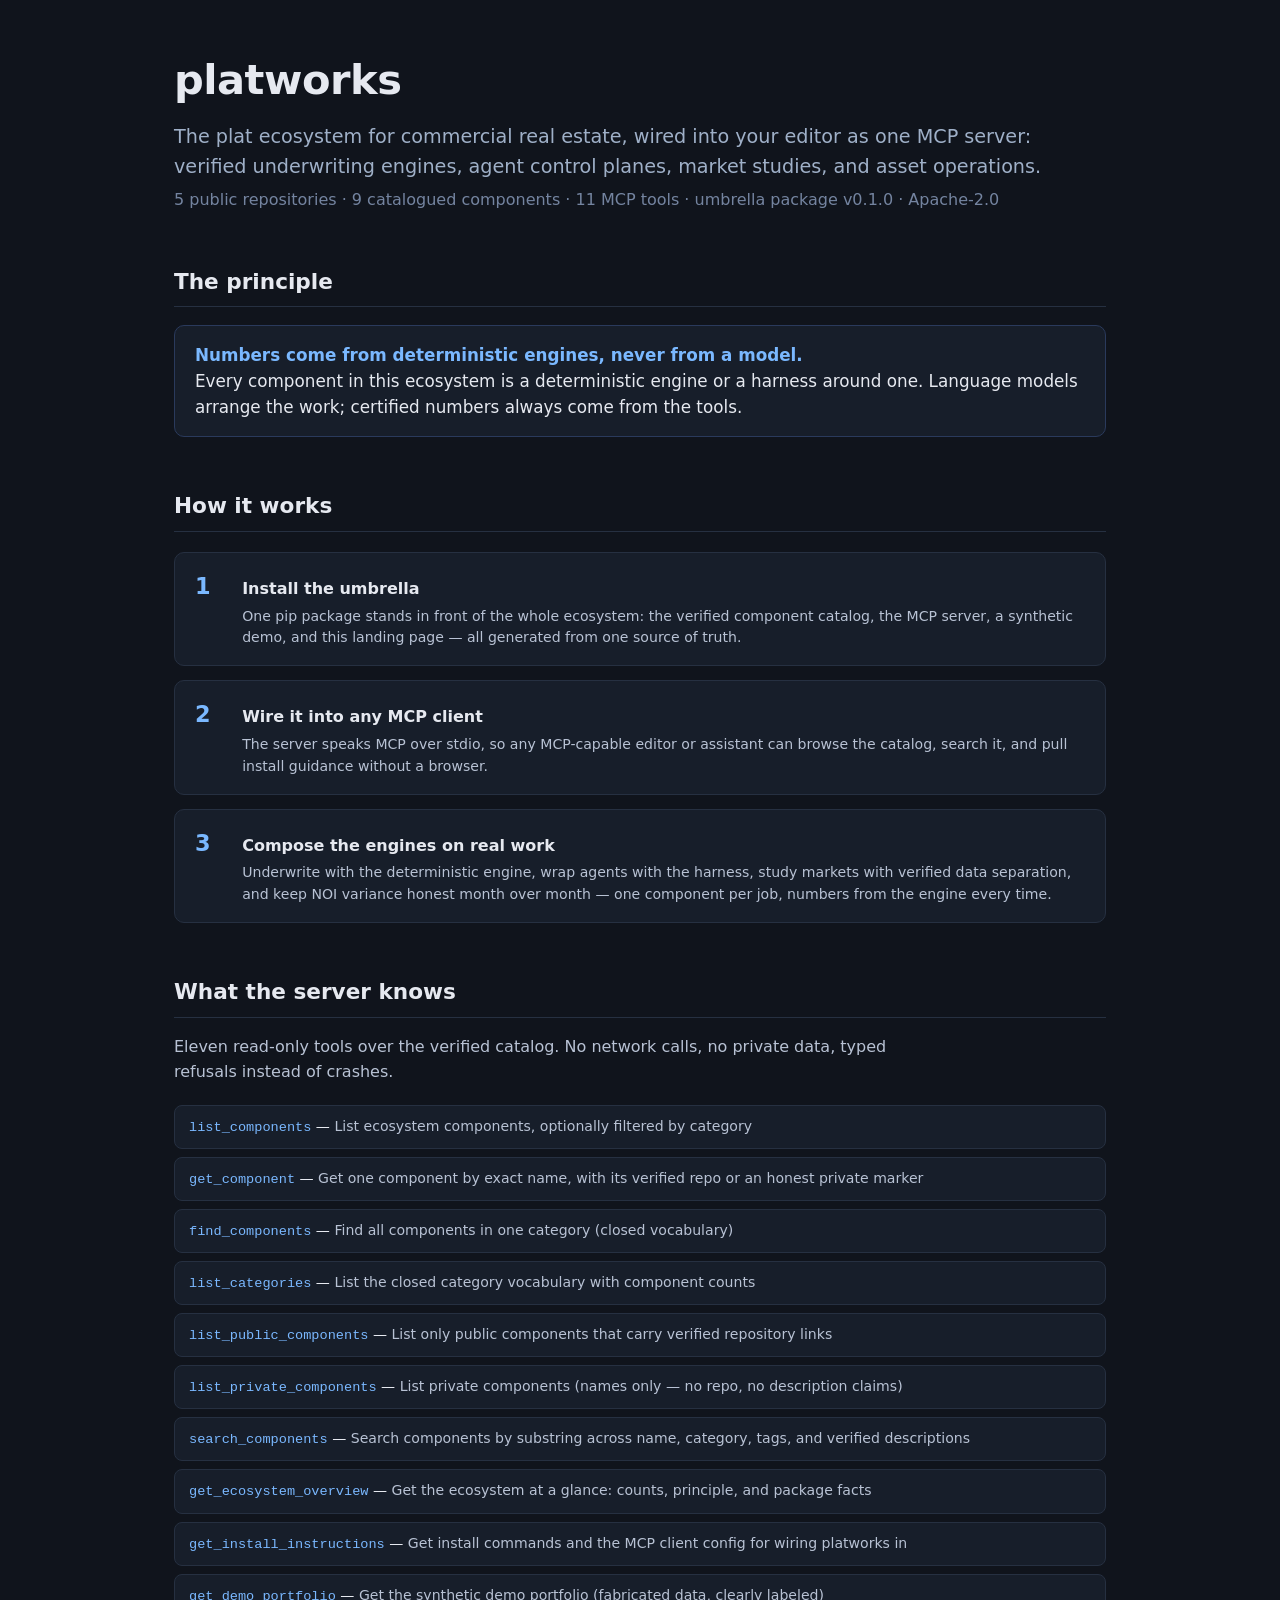
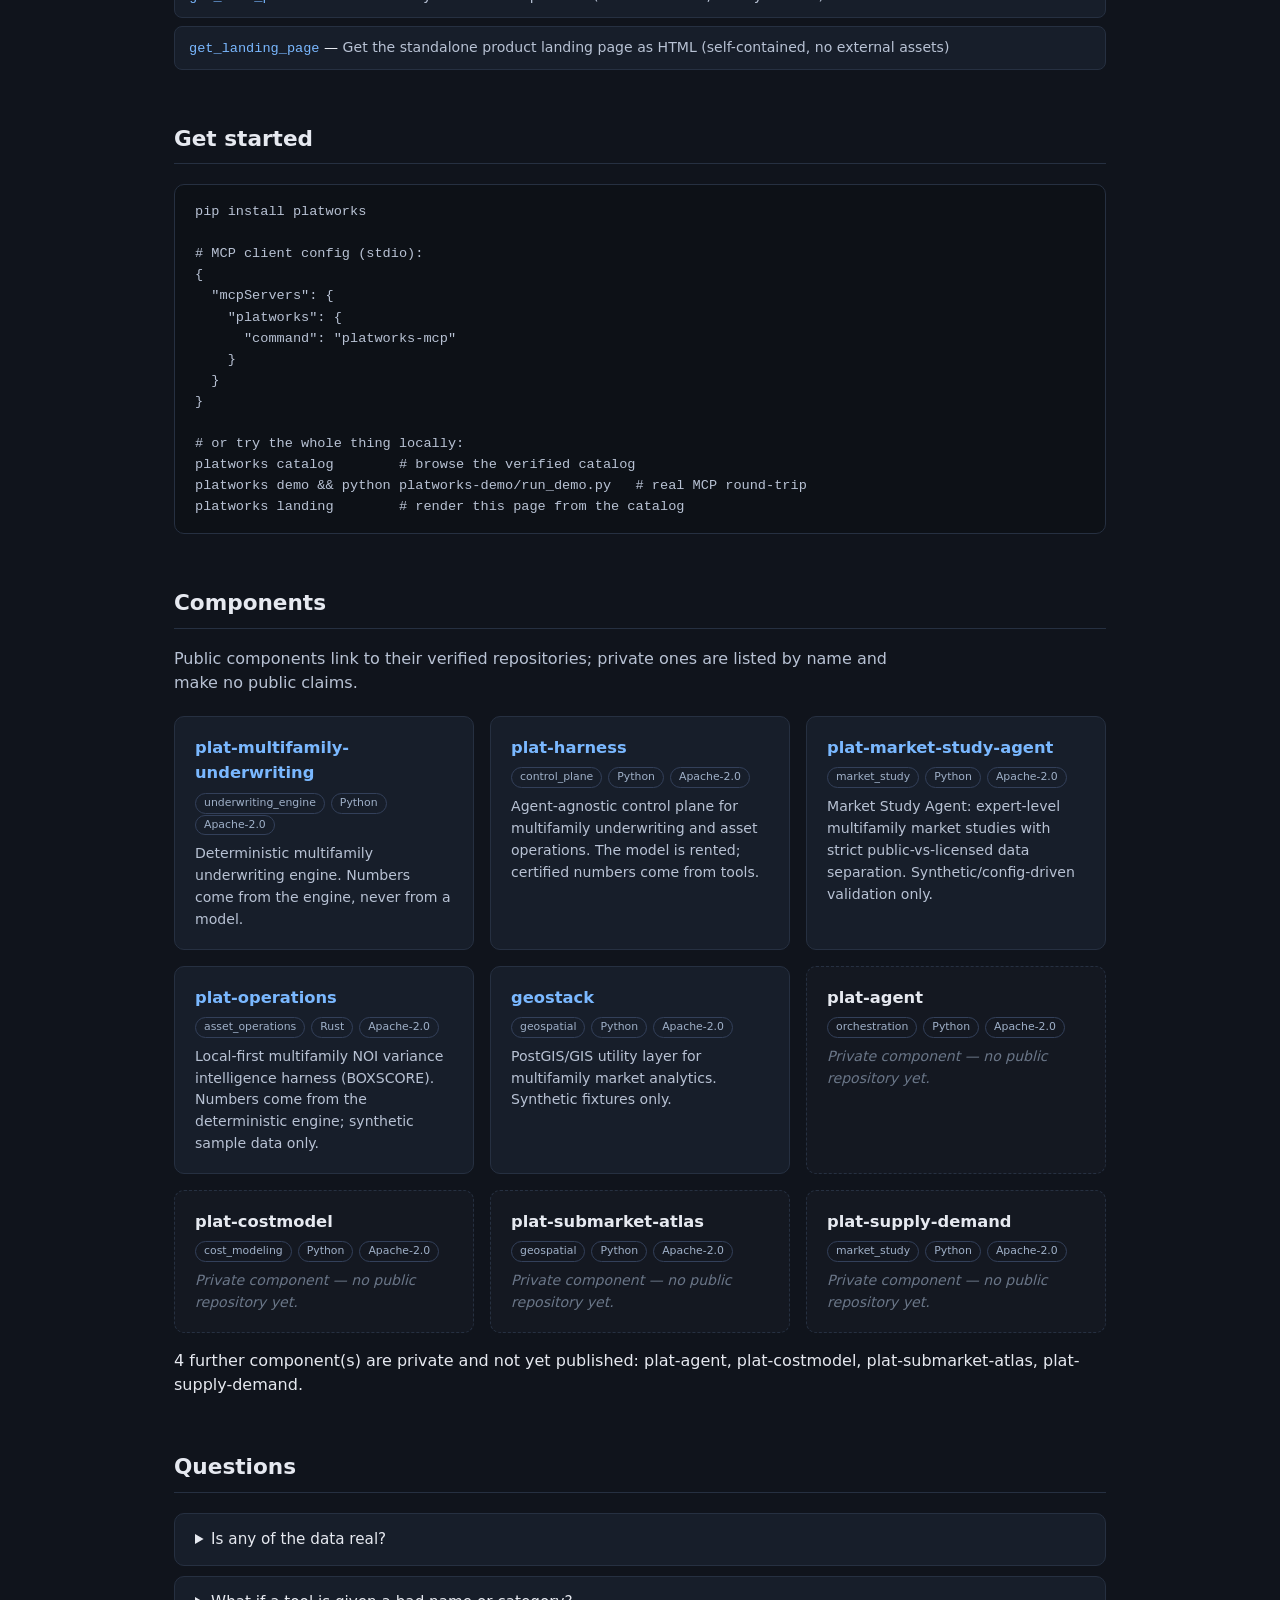
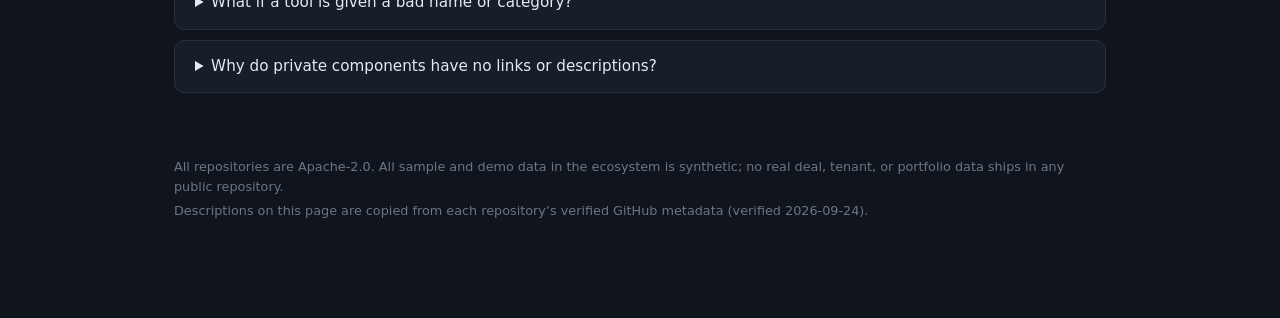
==== docs/index.html @ 49c2d0c7 "platworks v0.1.0: umbrella MCP server — 19 tools, real deterministic product surface One install, on" ====
<!DOCTYPE html>
<html lang="en">
<head>
<meta charset="utf-8">
<meta name="viewport" content="width=device-width, initial-scale=1">
<title>platworks — the plat ecosystem, one MCP server</title>
<style>
:root { color-scheme: light dark; }
* { box-sizing: border-box; }
body {
  font-family: system-ui, -apple-system, "Segoe UI", sans-serif;
  margin: 0; background: #10141c; color: #e6e9f0; line-height: 1.55;
}
.wrap { max-width: 980px; margin: 0 auto; padding: 48px 24px 96px; }
header h1 { font-size: 2.6rem; margin: 0 0 10px; letter-spacing: -0.5px; }
header p.tagline { font-size: 1.2rem; color: #9fb0c8; margin: 0 0 6px; }
header p.sub { color: #7484a0; margin: 0; }
section { margin-top: 52px; }
h2 { font-size: 1.35rem; border-bottom: 1px solid #263041; padding-bottom: 8px; }
p.lead { color: #b8c2d4; font-size: 1.0rem; max-width: 72ch; }
.principle {
  background: #171e2a; border: 1px solid #2a3a5c; border-radius: 10px;
  padding: 16px 20px; margin-top: 18px; font-size: 1.05rem;
}
.principle strong { color: #7ab8ff; }
.steps { display: grid; gap: 14px; margin-top: 20px; }
.step {
  display: flex; gap: 16px; align-items: baseline;
  background: #171e2a; border: 1px solid #263041; border-radius: 10px;
  padding: 16px 20px;
}
.step .num {
  font-size: 1.4rem; font-weight: 700; color: #7ab8ff; min-width: 2ch;
}
.step h3 { margin: 0 0 4px; font-size: 1.0rem; }
.step p { margin: 0; font-size: 0.88rem; color: #b8c2d4; }
.tool-list { display: grid; gap: 8px; margin-top: 20px; }
.tool {
  background: #171e2a; border: 1px solid #263041; border-radius: 8px;
  padding: 10px 14px; font-size: 0.88rem;
}
.tool code {
  color: #7ab8ff; font-size: 0.85rem; font-family: ui-monospace,
  "SF Mono", Menlo, Consolas, monospace;
}
.tool span { color: #b8c2d4; }
.install {
  background: #0d1117; border: 1px solid #263041; border-radius: 10px;
  padding: 16px 20px; margin-top: 20px; font-family: ui-monospace,
  "SF Mono", Menlo, Consolas, monospace; font-size: 0.85rem;
  color: #b8c2d4; white-space: pre; overflow-x: auto;
}
.grid {
  display: grid; grid-template-columns: repeat(auto-fill, minmax(280px, 1fr));
  gap: 16px; margin-top: 20px;
}
.card {
  background: #171e2a; border: 1px solid #263041; border-radius: 10px;
  padding: 18px 20px;
}
.card h3 { margin: 0 0 6px; font-size: 1.02rem; }
.card h3 a { color: #7ab8ff; text-decoration: none; }
.card h3 a:hover { text-decoration: underline; }
.card .meta { font-size: 0.78rem; color: #7484a0; margin-bottom: 8px; }
.card p { margin: 0; font-size: 0.88rem; color: #b8c2d4; }
.card.private { background: #141821; border-style: dashed; }
.card.private p { color: #6a7688; font-style: italic; }
.badge {
  display: inline-block; font-size: 0.68rem; padding: 1px 8px;
  border-radius: 999px; border: 1px solid #33405a; color: #9fb0c8;
  margin-right: 6px;
}
.faq { margin-top: 20px; }
.faq details {
  background: #171e2a; border: 1px solid #263041; border-radius: 10px;
  padding: 14px 20px; margin-bottom: 10px;
}
.faq summary { font-size: 0.95rem; color: #e6e9f0; cursor: pointer; }
.faq details p { margin: 10px 0 0; font-size: 0.88rem; color: #b8c2d4; }
footer { margin-top: 64px; color: #6a7688; font-size: 0.8rem; }
footer p { margin: 4px 0; }
</style>
</head>
<body>
<div class="wrap">
<header>
<h1>platworks</h1>
<p class="tagline">The plat ecosystem for commercial real estate, wired
into your editor as one MCP server: verified underwriting engines,
agent control planes, market studies, and asset operations.</p>
<p class="sub">5 public repositories &middot; 9
catalogued components &middot; 11 MCP tools &middot; umbrella
package v0.1.0 &middot; Apache-2.0</p>
</header>

<section>
<h2>The principle</h2>
<div class="principle">
<strong>Numbers come from deterministic engines, never from a model.</strong><br>
Every component in this ecosystem is a deterministic engine or a
harness around one. Language models arrange the work; certified numbers
always come from the tools.
</div>
</section>

<section>
<h2>How it works</h2>
<div class="steps">
<div class="step"><div class="num">1</div><div>
<h3>Install the umbrella</h3>
<p>One pip package stands in front of the whole ecosystem: the verified
component catalog, the MCP server, a synthetic demo, and this landing
page — all generated from one source of truth.</p>
</div></div>
<div class="step"><div class="num">2</div><div>
<h3>Wire it into any MCP client</h3>
<p>The server speaks MCP over stdio, so any MCP-capable editor or
assistant can browse the catalog, search it, and pull install guidance
without a browser.</p>
</div></div>
<div class="step"><div class="num">3</div><div>
<h3>Compose the engines on real work</h3>
<p>Underwrite with the deterministic engine, wrap agents with the
harness, study markets with verified data separation, and keep NOI
variance honest month over month — one component per job, numbers
from the engine every time.</p>
</div></div>
</div>
</section>

<section>
<h2>What the server knows</h2>
<p class="lead">Eleven read-only tools over the verified catalog. No
network calls, no private data, typed refusals instead of crashes.</p>
<div class="tool-list">
<div class="tool"><code>list_components</code> &mdash; <span>List ecosystem components, optionally filtered by category</span></div><div class="tool"><code>get_component</code> &mdash; <span>Get one component by exact name, with its verified repo or an honest private marker</span></div><div class="tool"><code>find_components</code> &mdash; <span>Find all components in one category (closed vocabulary)</span></div><div class="tool"><code>list_categories</code> &mdash; <span>List the closed category vocabulary with component counts</span></div><div class="tool"><code>list_public_components</code> &mdash; <span>List only public components that carry verified repository links</span></div><div class="tool"><code>list_private_components</code> &mdash; <span>List private components (names only — no repo, no description claims)</span></div><div class="tool"><code>search_components</code> &mdash; <span>Search components by substring across name, category, tags, and verified descriptions</span></div><div class="tool"><code>get_ecosystem_overview</code> &mdash; <span>Get the ecosystem at a glance: counts, principle, and package facts</span></div><div class="tool"><code>get_install_instructions</code> &mdash; <span>Get install commands and the MCP client config for wiring platworks in</span></div><div class="tool"><code>get_demo_portfolio</code> &mdash; <span>Get the synthetic demo portfolio (fabricated data, clearly labeled)</span></div><div class="tool"><code>get_landing_page</code> &mdash; <span>Get the standalone product landing page as HTML (self-contained, no external assets)</span></div>
</div>
</section>

<section>
<h2>Get started</h2>
<div class="install">pip install platworks

# MCP client config (stdio):
{
  "mcpServers": {
    "platworks": {
      "command": "platworks-mcp"
    }
  }
}

# or try the whole thing locally:
platworks catalog        # browse the verified catalog
platworks demo &amp;&amp; python platworks-demo/run_demo.py   # real MCP round-trip
platworks landing        # render this page from the catalog</div>
</section>

<section>
<h2>Components</h2>
<p class="lead">Public components link to their verified repositories;
private ones are listed by name and make no public claims.</p>
<div class="grid">
<div class="card"><h3><a href="https://github.com/paintbrushv/plat-multifamily-underwriting">plat-multifamily-underwriting</a></h3><div class="meta"><span class="badge">underwriting_engine</span><span class="badge">Python</span><span class="badge">Apache-2.0</span></div><p>Deterministic multifamily underwriting engine. Numbers come from the engine, never from a model.</p></div><div class="card"><h3><a href="https://github.com/paintbrushv/plat-harness">plat-harness</a></h3><div class="meta"><span class="badge">control_plane</span><span class="badge">Python</span><span class="badge">Apache-2.0</span></div><p>Agent-agnostic control plane for multifamily underwriting and asset operations. The model is rented; certified numbers come from tools.</p></div><div class="card"><h3><a href="https://github.com/paintbrushv/plat-market-study-agent">plat-market-study-agent</a></h3><div class="meta"><span class="badge">market_study</span><span class="badge">Python</span><span class="badge">Apache-2.0</span></div><p>Market Study Agent: expert-level multifamily market studies with strict public-vs-licensed data separation. Synthetic/config-driven validation only.</p></div><div class="card"><h3><a href="https://github.com/paintbrushv/plat-operations">plat-operations</a></h3><div class="meta"><span class="badge">asset_operations</span><span class="badge">Rust</span><span class="badge">Apache-2.0</span></div><p>Local-first multifamily NOI variance intelligence harness (BOXSCORE). Numbers come from the deterministic engine; synthetic sample data only.</p></div><div class="card"><h3><a href="https://github.com/paintbrushv/geostack">geostack</a></h3><div class="meta"><span class="badge">geospatial</span><span class="badge">Python</span><span class="badge">Apache-2.0</span></div><p>PostGIS/GIS utility layer for multifamily market analytics. Synthetic fixtures only.</p></div><div class="card private"><h3>plat-agent</h3><div class="meta"><span class="badge">orchestration</span><span class="badge">Python</span><span class="badge">Apache-2.0</span></div><p>Private component &mdash; no public repository yet.</p></div><div class="card private"><h3>plat-costmodel</h3><div class="meta"><span class="badge">cost_modeling</span><span class="badge">Python</span><span class="badge">Apache-2.0</span></div><p>Private component &mdash; no public repository yet.</p></div><div class="card private"><h3>plat-submarket-atlas</h3><div class="meta"><span class="badge">geospatial</span><span class="badge">Python</span><span class="badge">Apache-2.0</span></div><p>Private component &mdash; no public repository yet.</p></div><div class="card private"><h3>plat-supply-demand</h3><div class="meta"><span class="badge">market_study</span><span class="badge">Python</span><span class="badge">Apache-2.0</span></div><p>Private component &mdash; no public repository yet.</p></div>
</div>
<p>4 further component(s) are private and not yet published: plat-agent, plat-costmodel, plat-submarket-atlas, plat-supply-demand.</p>
</section>

<section>
<h2>Questions</h2>
<div class="faq">
<details>
<summary>Is any of the data real?</summary>
<p>No. The demo portfolio is fabricated end to end — invented
properties, cities, and numbers — and is labeled synthetic everywhere
it appears. The catalog itself carries only public repository
metadata, verified against the GitHub API on 2026-09-24.</p>
</details>
<details>
<summary>What if a tool is given a bad name or category?</summary>
<p>It never crashes and never guesses. Every tool returns JSON, and
failures come back as typed refusals inside the payload —
<code>{"error": {"type": ..., "message": ...}}</code> — naming the
valid options so a client can self-correct.</p>
</details>
<details>
<summary>Why do private components have no links or descriptions?</summary>
<p>Because the catalog refuses to make unverified public claims. A
private component ships only its name and category; when it is
published and verified, the catalog — and every tool and this page —
updates from the same source of truth.</p>
</details>
</div>
</section>

<footer>
<p>All repositories are Apache-2.0. All sample and demo data in the
ecosystem is synthetic; no real deal, tenant, or portfolio data ships in
any public repository.</p>
<p>Descriptions on this page are copied from each repository&rsquo;s
verified GitHub metadata (verified 2026-09-24).</p>
</footer>
</div>
</body>
</html>
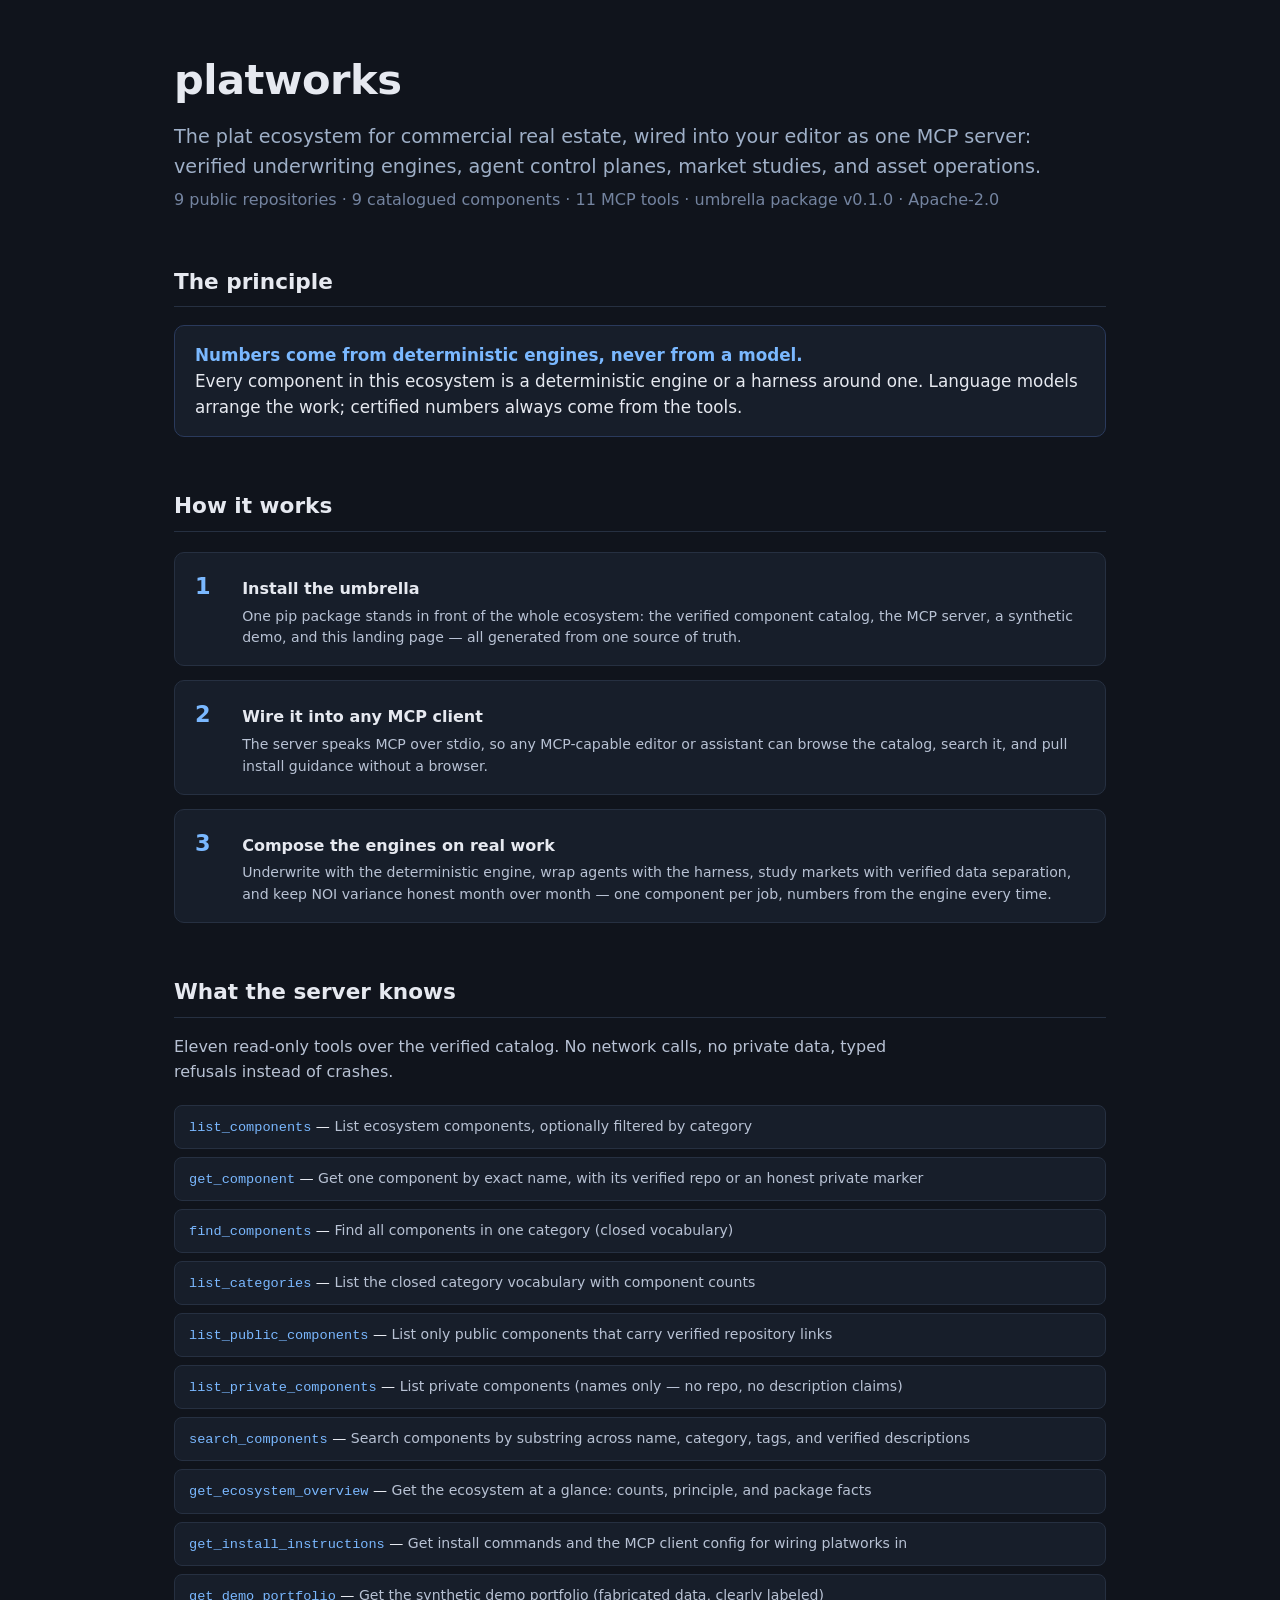
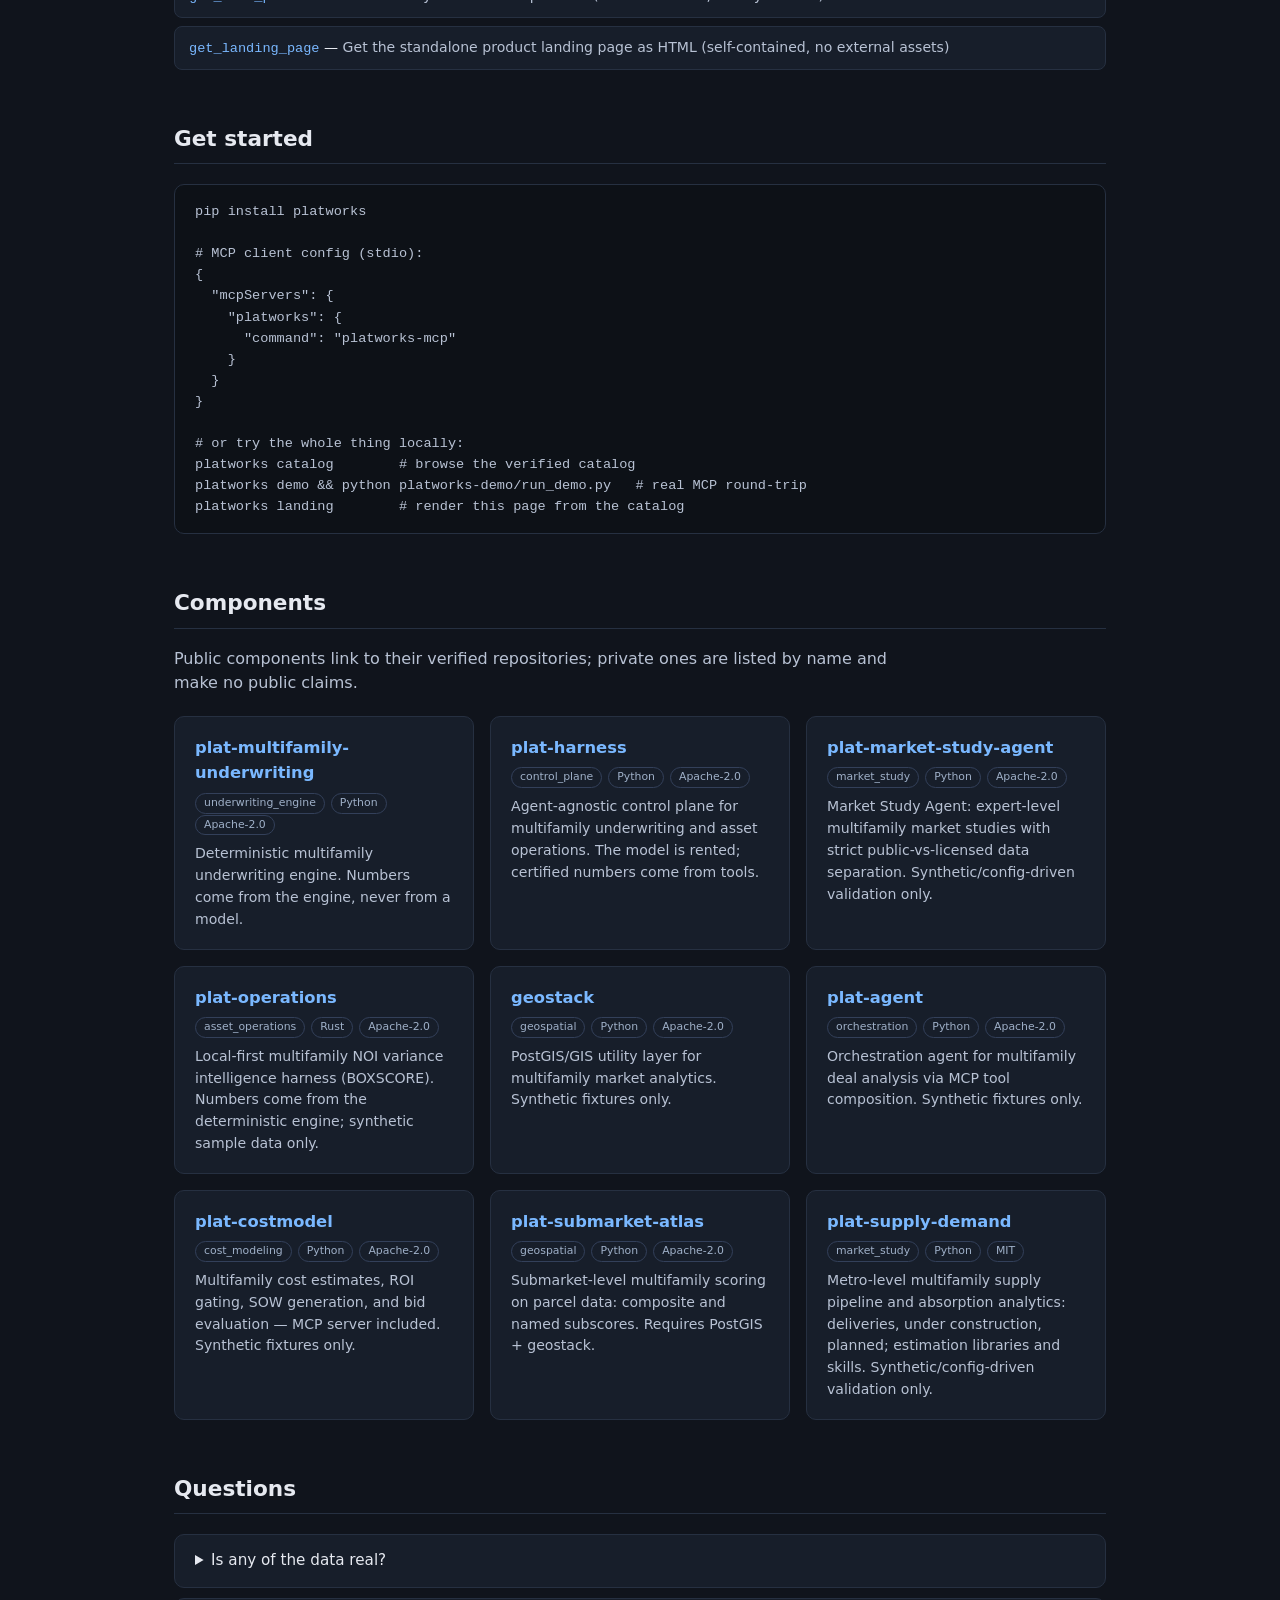
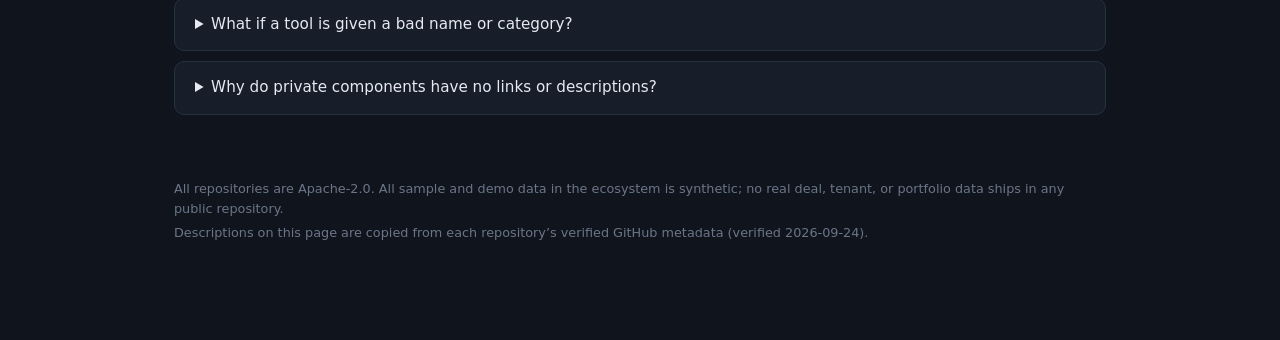
==== commit 6e11d1e1: "Refresh public component catalog and pin baseline CI inputs" ====
--- a/docs/index.html
+++ b/docs/index.html
@@ -88,7 +88,7 @@
 <p class="tagline">The plat ecosystem for commercial real estate, wired
 into your editor as one MCP server: verified underwriting engines,
 agent control planes, market studies, and asset operations.</p>
-<p class="sub">5 public repositories &middot; 9
+<p class="sub">9 public repositories &middot; 9
 catalogued components &middot; 11 MCP tools &middot; umbrella
 package v0.1.0 &middot; Apache-2.0</p>
 </header>
@@ -161,9 +161,9 @@
 <p class="lead">Public components link to their verified repositories;
 private ones are listed by name and make no public claims.</p>
 <div class="grid">
-<div class="card"><h3><a href="https://github.com/paintbrushv/plat-multifamily-underwriting">plat-multifamily-underwriting</a></h3><div class="meta"><span class="badge">underwriting_engine</span><span class="badge">Python</span><span class="badge">Apache-2.0</span></div><p>Deterministic multifamily underwriting engine. Numbers come from the engine, never from a model.</p></div><div class="card"><h3><a href="https://github.com/paintbrushv/plat-harness">plat-harness</a></h3><div class="meta"><span class="badge">control_plane</span><span class="badge">Python</span><span class="badge">Apache-2.0</span></div><p>Agent-agnostic control plane for multifamily underwriting and asset operations. The model is rented; certified numbers come from tools.</p></div><div class="card"><h3><a href="https://github.com/paintbrushv/plat-market-study-agent">plat-market-study-agent</a></h3><div class="meta"><span class="badge">market_study</span><span class="badge">Python</span><span class="badge">Apache-2.0</span></div><p>Market Study Agent: expert-level multifamily market studies with strict public-vs-licensed data separation. Synthetic/config-driven validation only.</p></div><div class="card"><h3><a href="https://github.com/paintbrushv/plat-operations">plat-operations</a></h3><div class="meta"><span class="badge">asset_operations</span><span class="badge">Rust</span><span class="badge">Apache-2.0</span></div><p>Local-first multifamily NOI variance intelligence harness (BOXSCORE). Numbers come from the deterministic engine; synthetic sample data only.</p></div><div class="card"><h3><a href="https://github.com/paintbrushv/geostack">geostack</a></h3><div class="meta"><span class="badge">geospatial</span><span class="badge">Python</span><span class="badge">Apache-2.0</span></div><p>PostGIS/GIS utility layer for multifamily market analytics. Synthetic fixtures only.</p></div><div class="card private"><h3>plat-agent</h3><div class="meta"><span class="badge">orchestration</span><span class="badge">Python</span><span class="badge">Apache-2.0</span></div><p>Private component &mdash; no public repository yet.</p></div><div class="card private"><h3>plat-costmodel</h3><div class="meta"><span class="badge">cost_modeling</span><span class="badge">Python</span><span class="badge">Apache-2.0</span></div><p>Private component &mdash; no public repository yet.</p></div><div class="card private"><h3>plat-submarket-atlas</h3><div class="meta"><span class="badge">geospatial</span><span class="badge">Python</span><span class="badge">Apache-2.0</span></div><p>Private component &mdash; no public repository yet.</p></div><div class="card private"><h3>plat-supply-demand</h3><div class="meta"><span class="badge">market_study</span><span class="badge">Python</span><span class="badge">Apache-2.0</span></div><p>Private component &mdash; no public repository yet.</p></div>
-</div>
-<p>4 further component(s) are private and not yet published: plat-agent, plat-costmodel, plat-submarket-atlas, plat-supply-demand.</p>
+<div class="card"><h3><a href="https://github.com/paintbrushv/plat-multifamily-underwriting">plat-multifamily-underwriting</a></h3><div class="meta"><span class="badge">underwriting_engine</span><span class="badge">Python</span><span class="badge">Apache-2.0</span></div><p>Deterministic multifamily underwriting engine. Numbers come from the engine, never from a model.</p></div><div class="card"><h3><a href="https://github.com/paintbrushv/plat-harness">plat-harness</a></h3><div class="meta"><span class="badge">control_plane</span><span class="badge">Python</span><span class="badge">Apache-2.0</span></div><p>Agent-agnostic control plane for multifamily underwriting and asset operations. The model is rented; certified numbers come from tools.</p></div><div class="card"><h3><a href="https://github.com/paintbrushv/plat-market-study-agent">plat-market-study-agent</a></h3><div class="meta"><span class="badge">market_study</span><span class="badge">Python</span><span class="badge">Apache-2.0</span></div><p>Market Study Agent: expert-level multifamily market studies with strict public-vs-licensed data separation. Synthetic/config-driven validation only.</p></div><div class="card"><h3><a href="https://github.com/paintbrushv/plat-operations">plat-operations</a></h3><div class="meta"><span class="badge">asset_operations</span><span class="badge">Rust</span><span class="badge">Apache-2.0</span></div><p>Local-first multifamily NOI variance intelligence harness (BOXSCORE). Numbers come from the deterministic engine; synthetic sample data only.</p></div><div class="card"><h3><a href="https://github.com/paintbrushv/geostack">geostack</a></h3><div class="meta"><span class="badge">geospatial</span><span class="badge">Python</span><span class="badge">Apache-2.0</span></div><p>PostGIS/GIS utility layer for multifamily market analytics. Synthetic fixtures only.</p></div><div class="card"><h3><a href="https://github.com/paintbrushv/plat-agent">plat-agent</a></h3><div class="meta"><span class="badge">orchestration</span><span class="badge">Python</span><span class="badge">Apache-2.0</span></div><p>Orchestration agent for multifamily deal analysis via MCP tool composition. Synthetic fixtures only.</p></div><div class="card"><h3><a href="https://github.com/paintbrushv/plat-costmodel">plat-costmodel</a></h3><div class="meta"><span class="badge">cost_modeling</span><span class="badge">Python</span><span class="badge">Apache-2.0</span></div><p>Multifamily cost estimates, ROI gating, SOW generation, and bid evaluation — MCP server included. Synthetic fixtures only.</p></div><div class="card"><h3><a href="https://github.com/paintbrushv/plat-submarket-atlas">plat-submarket-atlas</a></h3><div class="meta"><span class="badge">geospatial</span><span class="badge">Python</span><span class="badge">Apache-2.0</span></div><p>Submarket-level multifamily scoring on parcel data: composite and named subscores. Requires PostGIS + geostack.</p></div><div class="card"><h3><a href="https://github.com/paintbrushv/plat-supply-demand">plat-supply-demand</a></h3><div class="meta"><span class="badge">market_study</span><span class="badge">Python</span><span class="badge">MIT</span></div><p>Metro-level multifamily supply pipeline and absorption analytics: deliveries, under construction, planned; estimation libraries and skills. Synthetic/config-driven validation only.</p></div>
+</div>
+
 </section>
 
 <section>
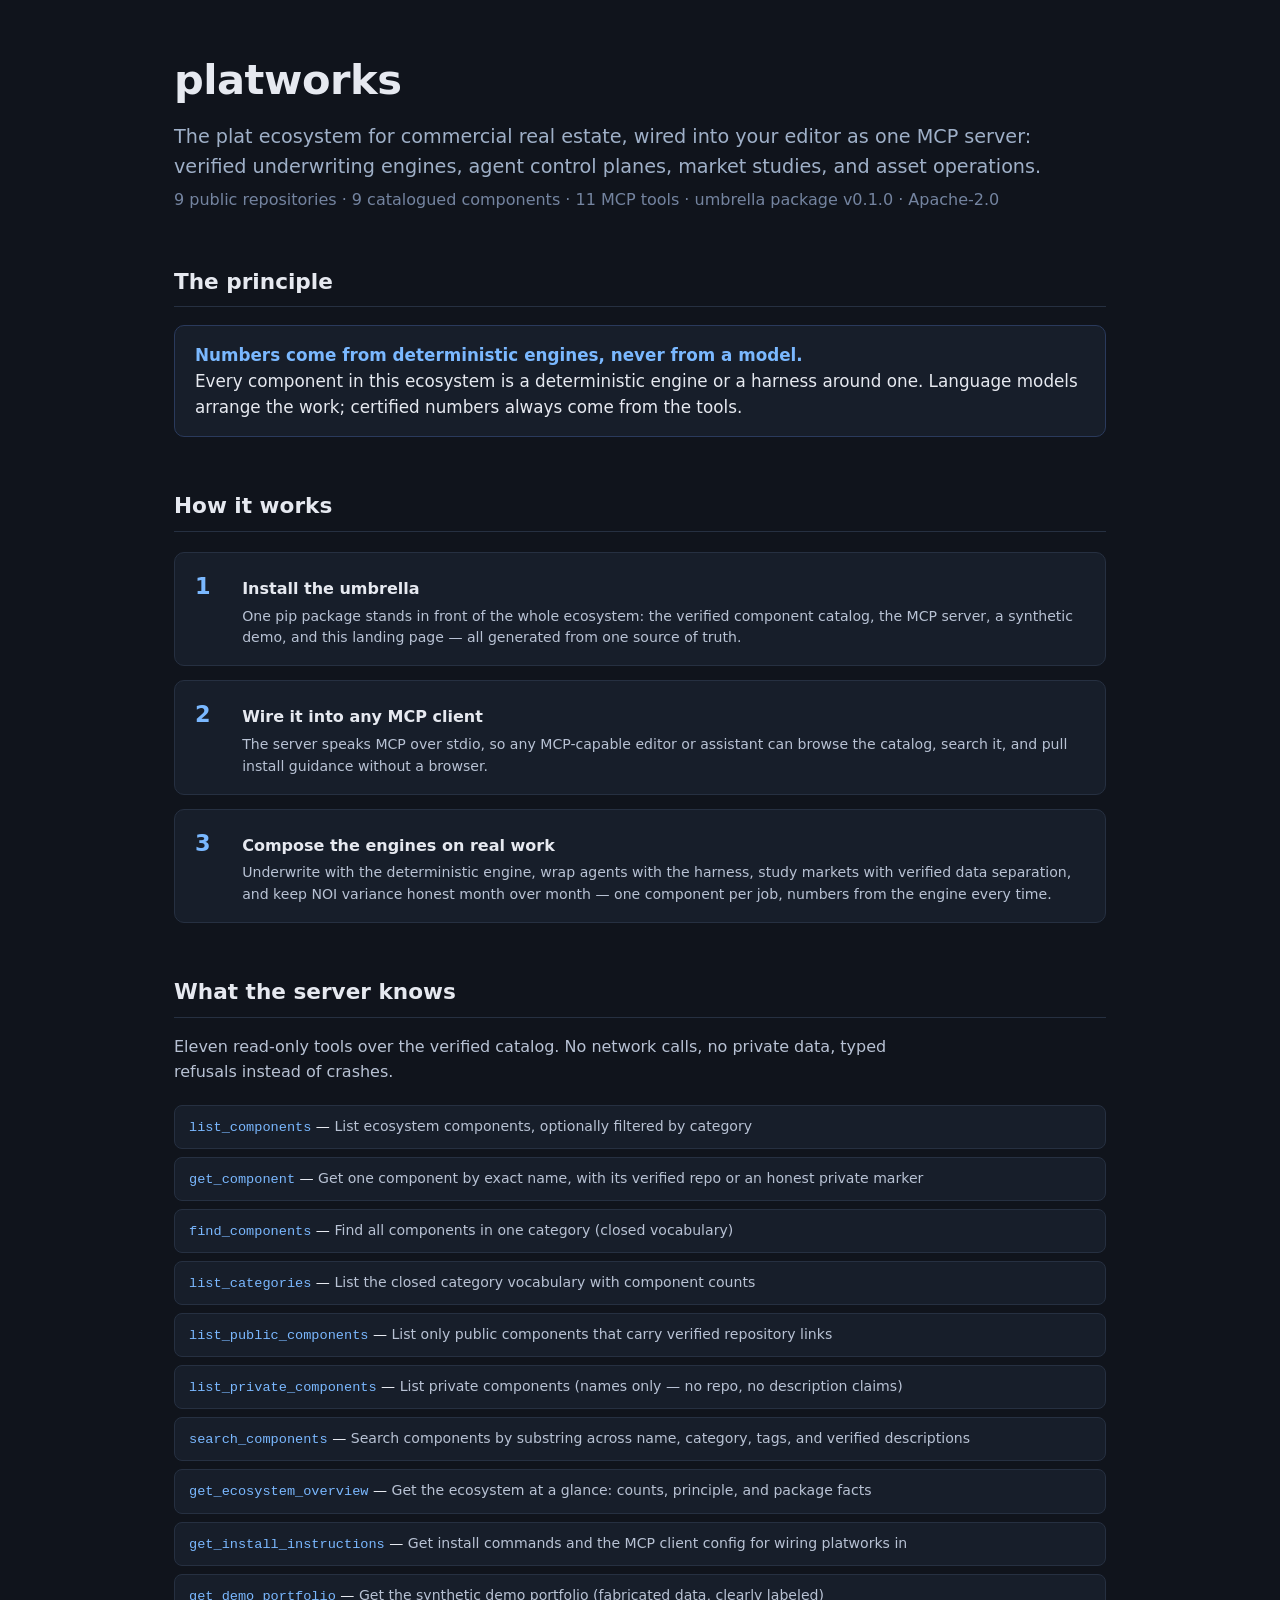
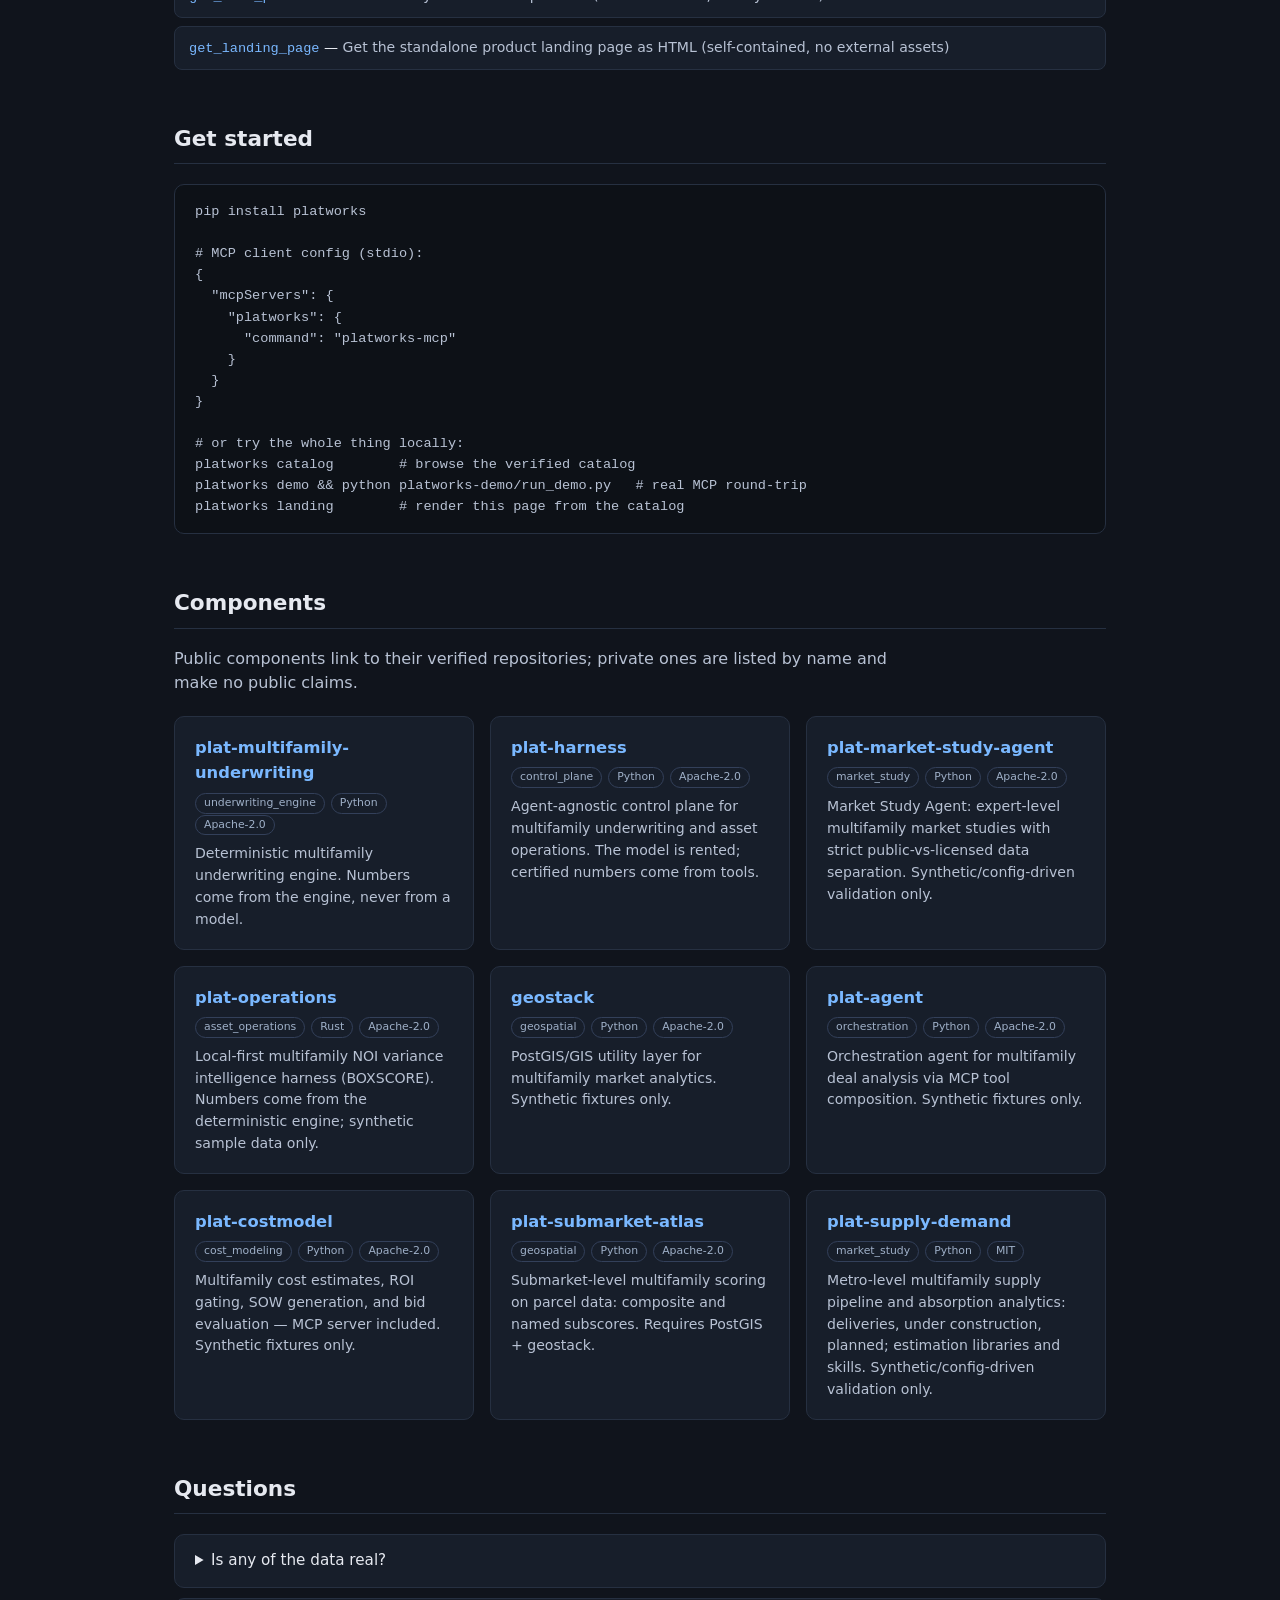
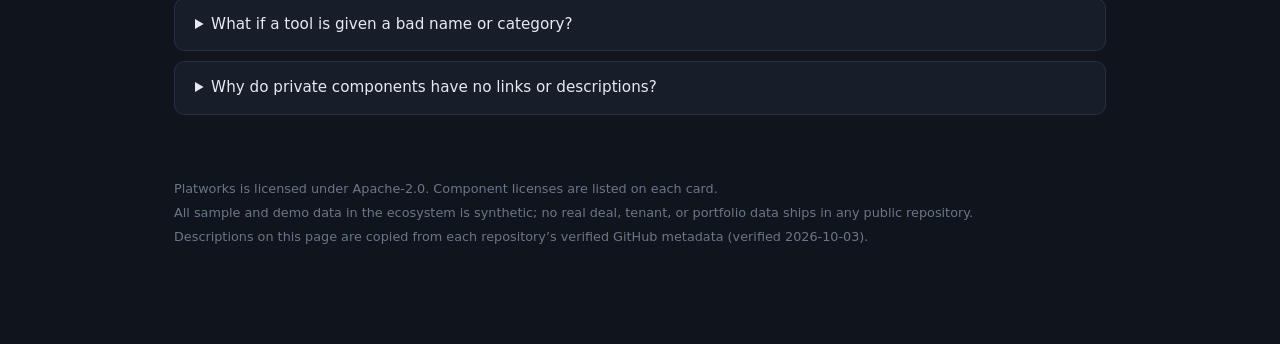
==== commit 5af3abc6: "Keep landing license and verification notices aligned with the catalog" ====
--- a/docs/index.html
+++ b/docs/index.html
@@ -174,7 +174,7 @@
 <p>No. The demo portfolio is fabricated end to end — invented
 properties, cities, and numbers — and is labeled synthetic everywhere
 it appears. The catalog itself carries only public repository
-metadata, verified against the GitHub API on 2026-09-24.</p>
+metadata, verified against the GitHub API on 2026-10-03.</p>
 </details>
 <details>
 <summary>What if a tool is given a bad name or category?</summary>
@@ -194,11 +194,12 @@
 </section>
 
 <footer>
-<p>All repositories are Apache-2.0. All sample and demo data in the
+<p>Platworks is licensed under Apache-2.0. Component licenses are listed on each card.</p>
+<p>All sample and demo data in the
 ecosystem is synthetic; no real deal, tenant, or portfolio data ships in
 any public repository.</p>
 <p>Descriptions on this page are copied from each repository&rsquo;s
-verified GitHub metadata (verified 2026-09-24).</p>
+verified GitHub metadata (verified 2026-10-03).</p>
 </footer>
 </div>
 </body>
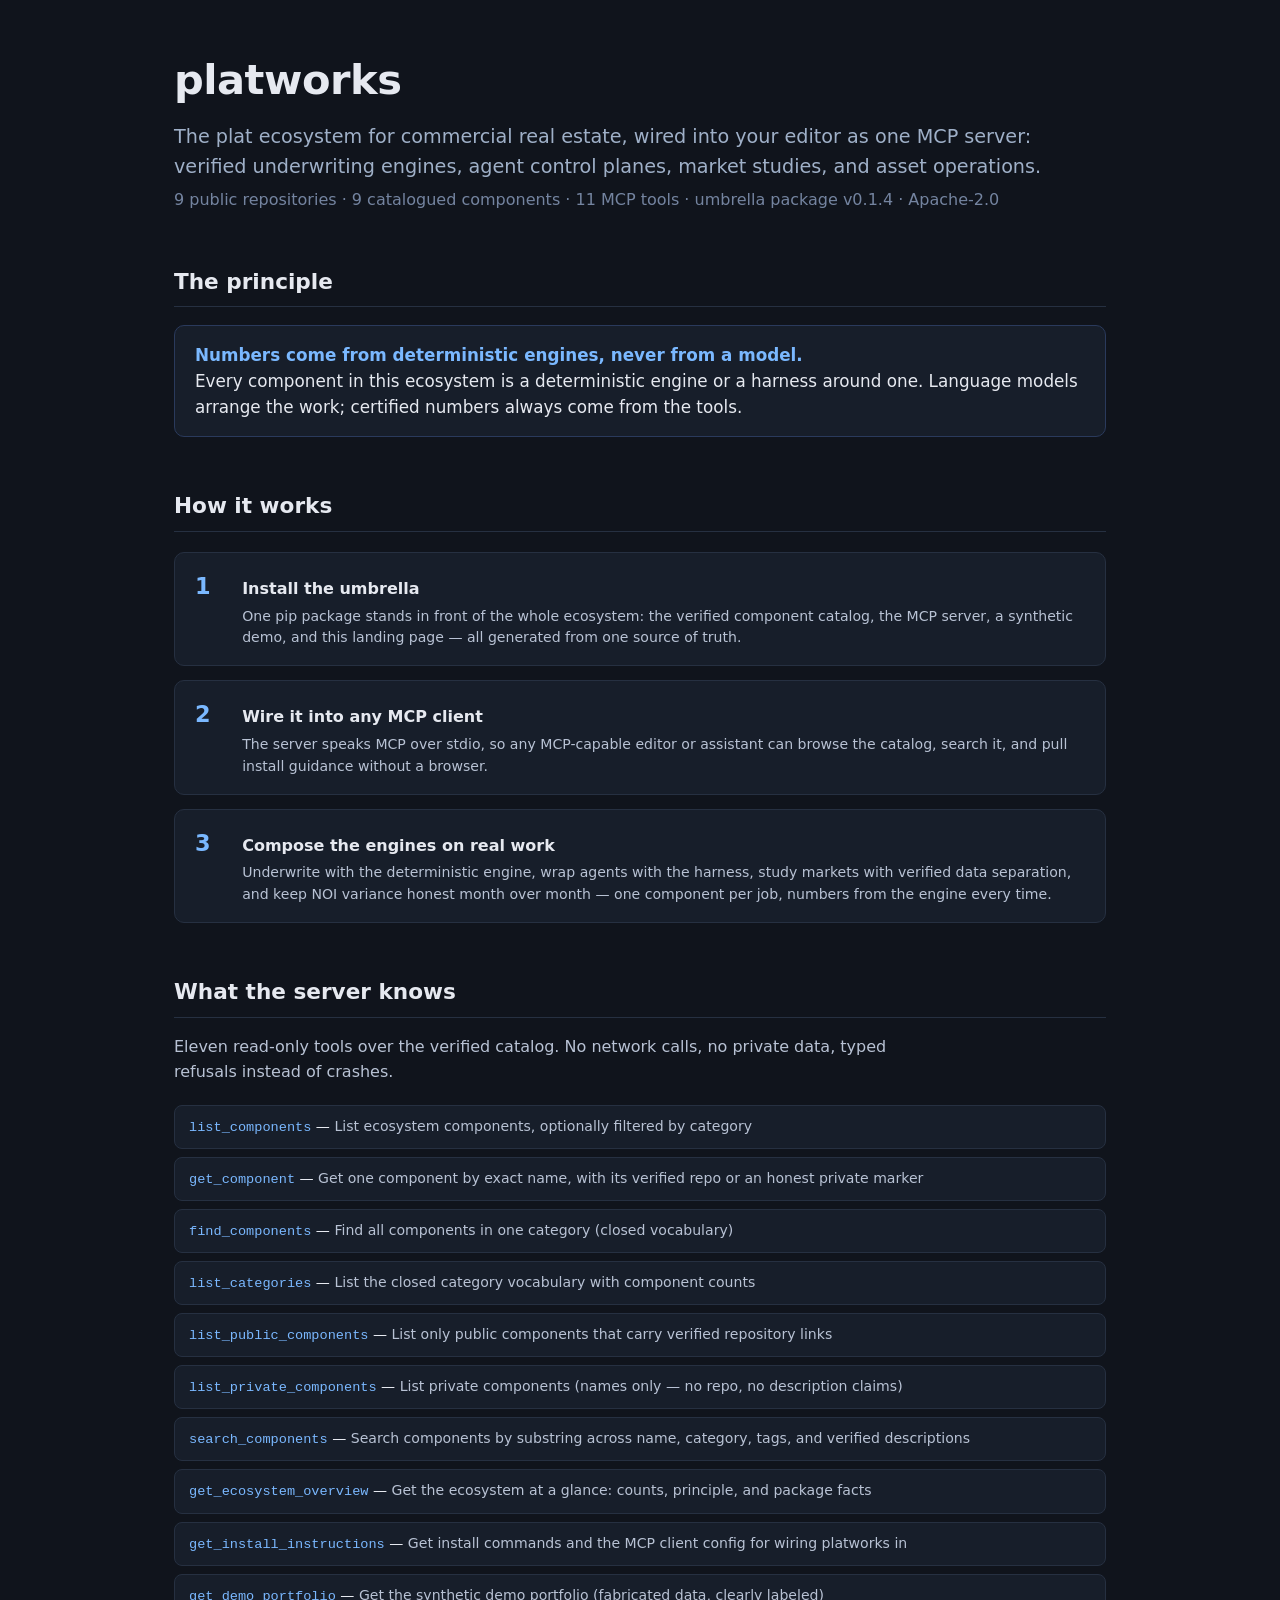
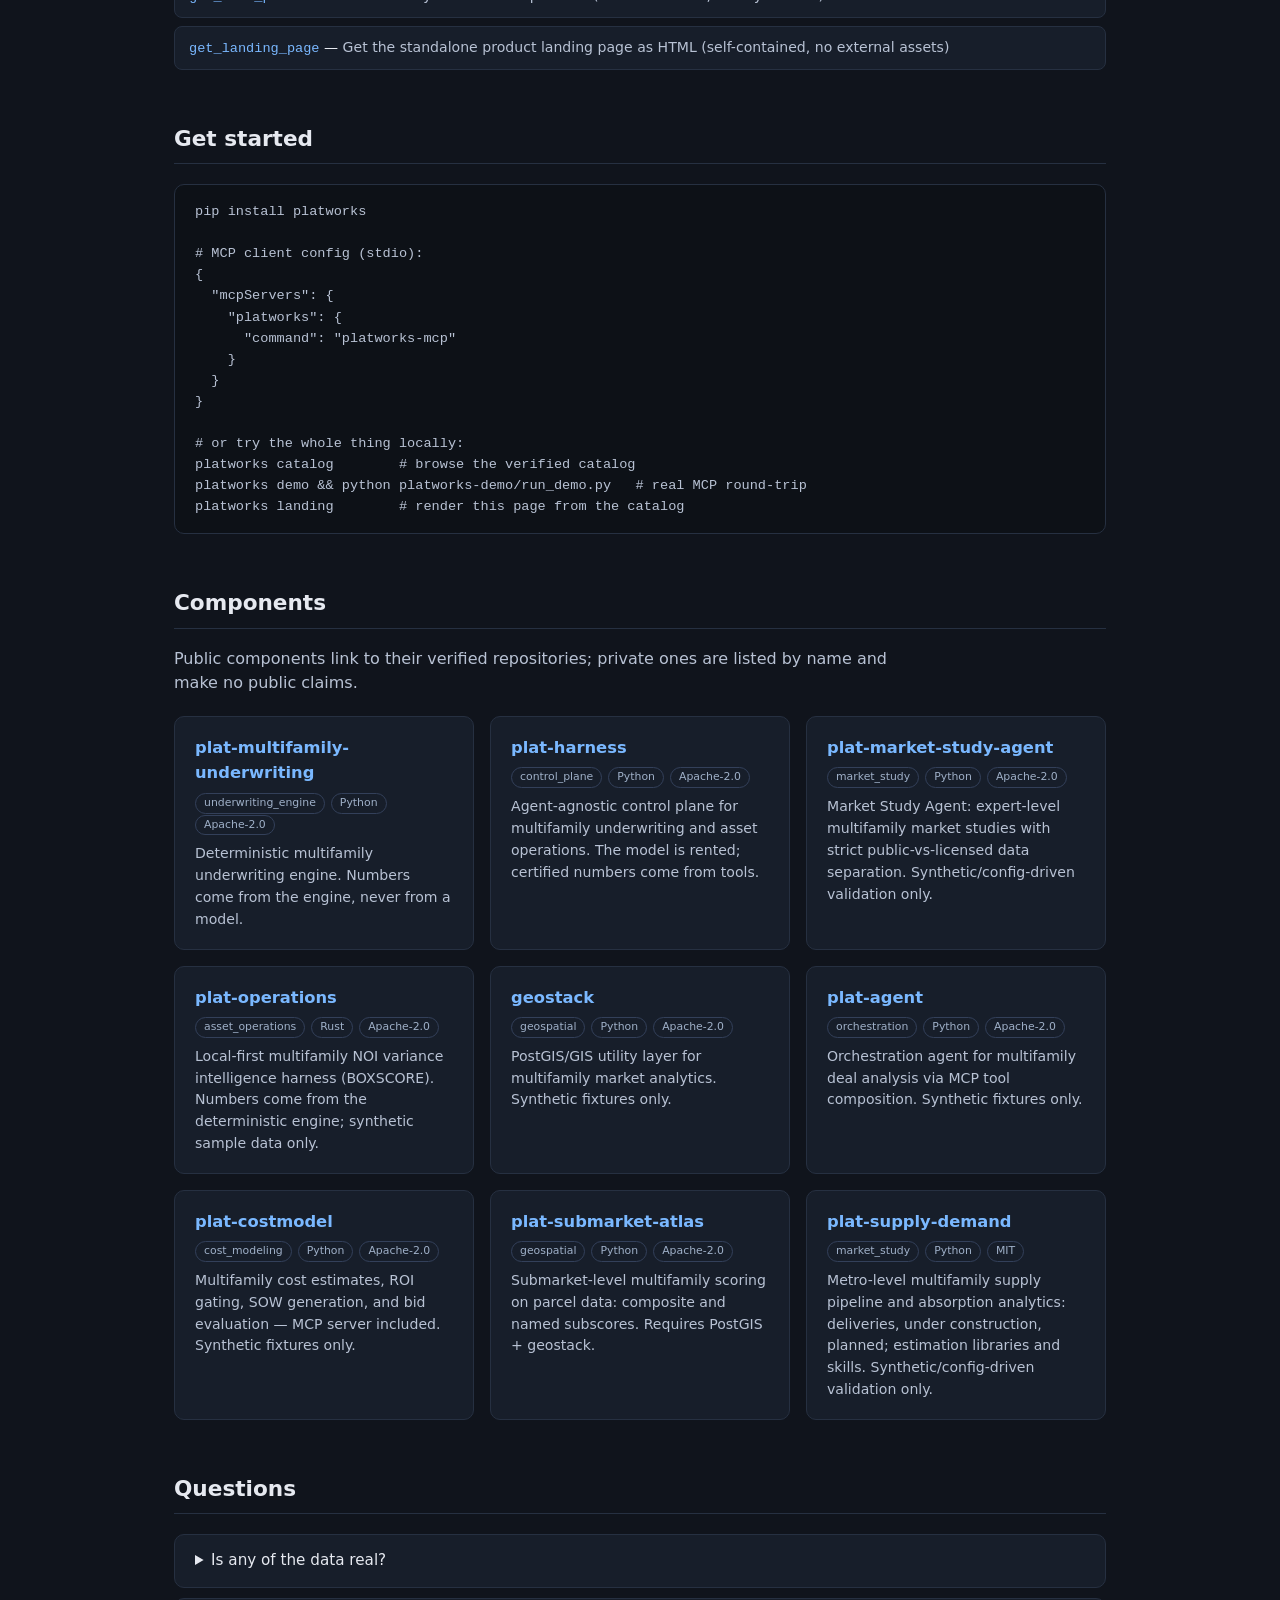
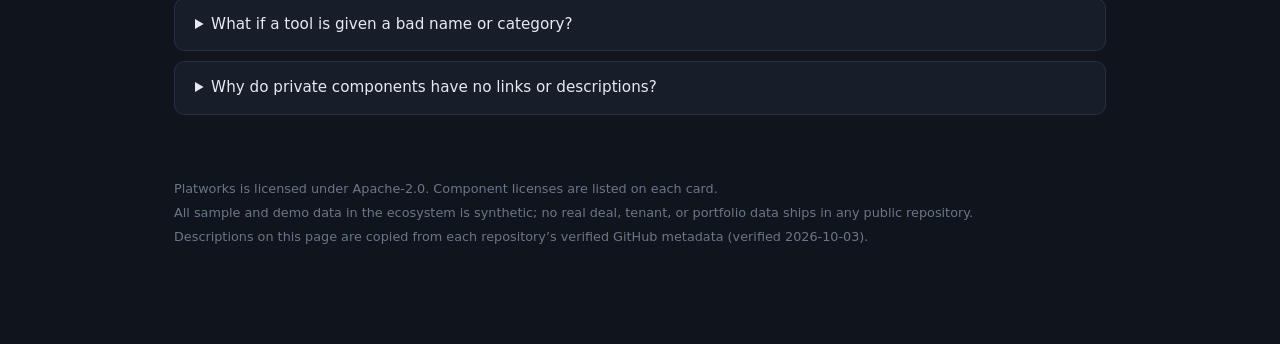
==== commit a75994b7: "Add a locked analysis install, native discovery, doctor, and clean-install matrix" ====
--- a/docs/index.html
+++ b/docs/index.html
@@ -90,7 +90,7 @@
 agent control planes, market studies, and asset operations.</p>
 <p class="sub">9 public repositories &middot; 9
 catalogued components &middot; 11 MCP tools &middot; umbrella
-package v0.1.0 &middot; Apache-2.0</p>
+package v0.1.4 &middot; Apache-2.0</p>
 </header>
 
 <section>
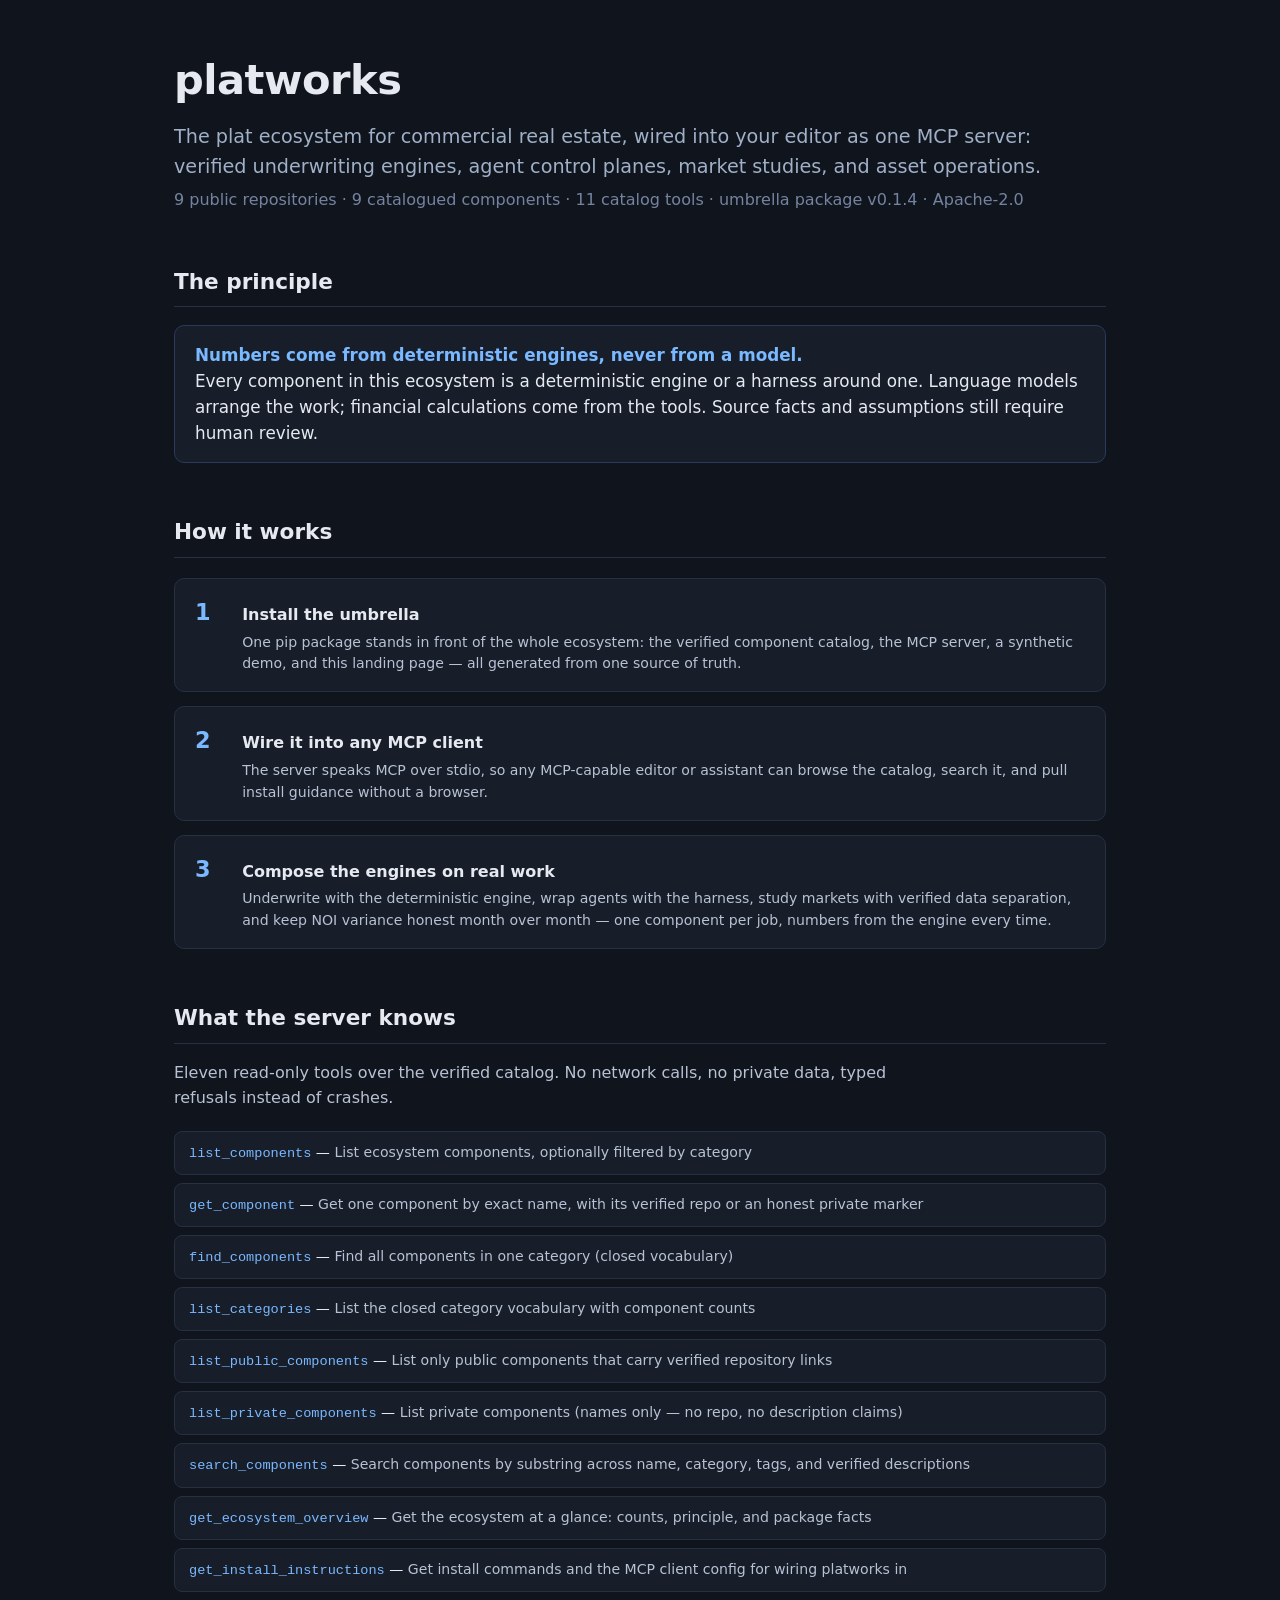
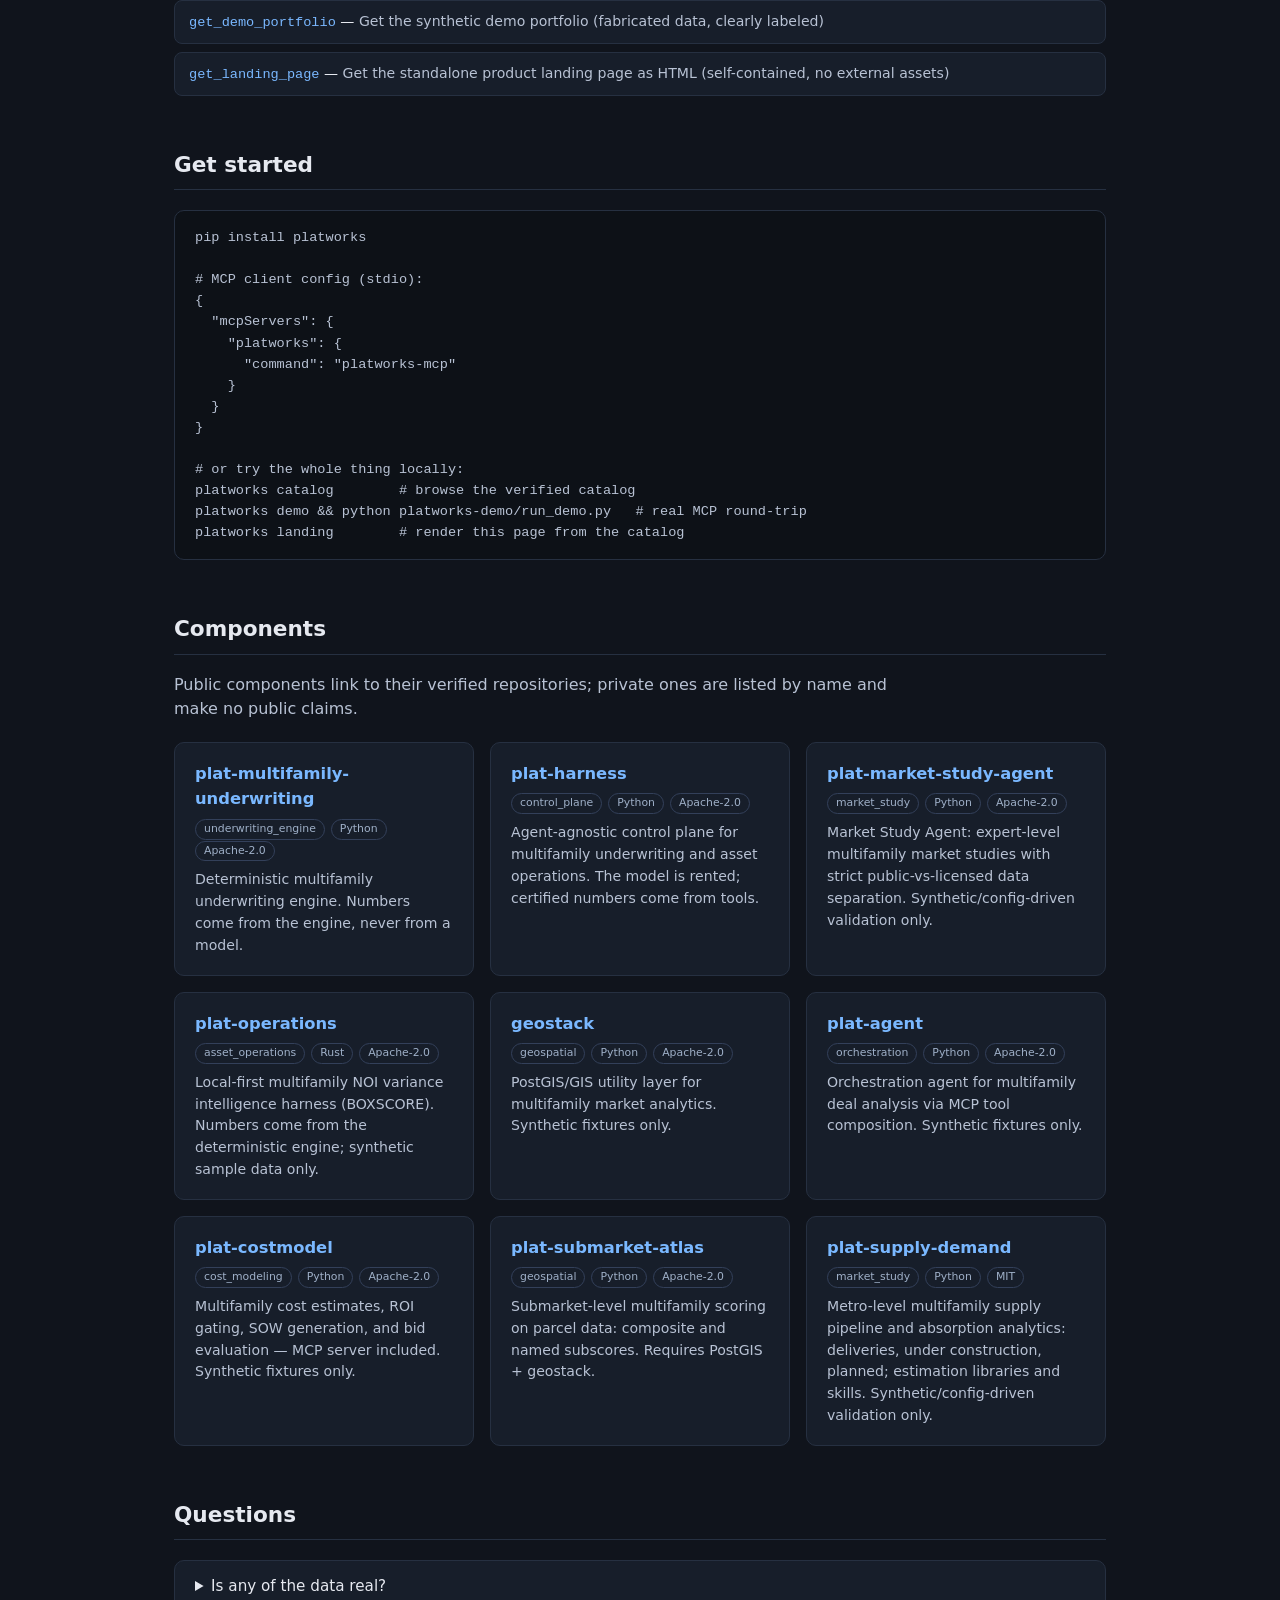
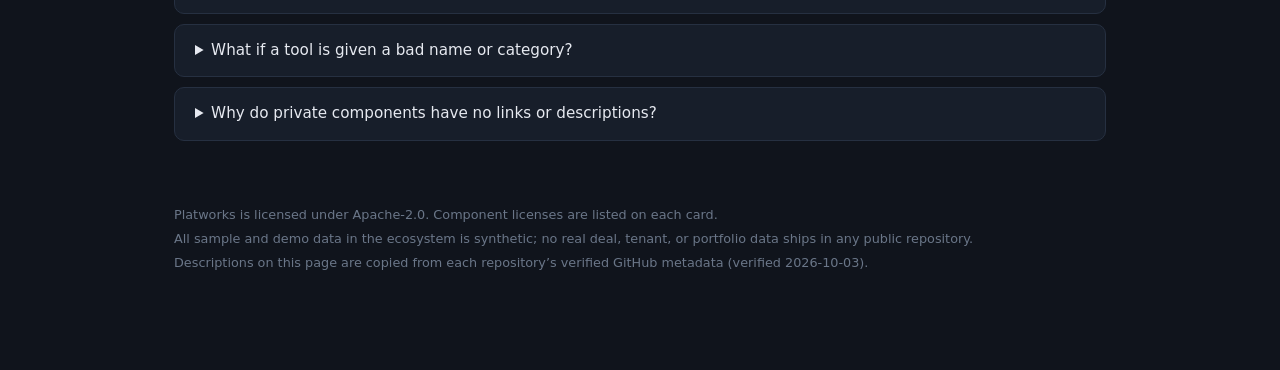
==== commit 5a5d15e6: "Add versioned references and isolated public MCP integration" ====
--- a/docs/index.html
+++ b/docs/index.html
@@ -89,7 +89,7 @@
 into your editor as one MCP server: verified underwriting engines,
 agent control planes, market studies, and asset operations.</p>
 <p class="sub">9 public repositories &middot; 9
-catalogued components &middot; 11 MCP tools &middot; umbrella
+catalogued components &middot; 11 catalog tools &middot; umbrella
 package v0.1.4 &middot; Apache-2.0</p>
 </header>
 
@@ -98,8 +98,8 @@
 <div class="principle">
 <strong>Numbers come from deterministic engines, never from a model.</strong><br>
 Every component in this ecosystem is a deterministic engine or a
-harness around one. Language models arrange the work; certified numbers
-always come from the tools.
+harness around one. Language models arrange the work; financial calculations
+come from the tools. Source facts and assumptions still require human review.
 </div>
 </section>
 
